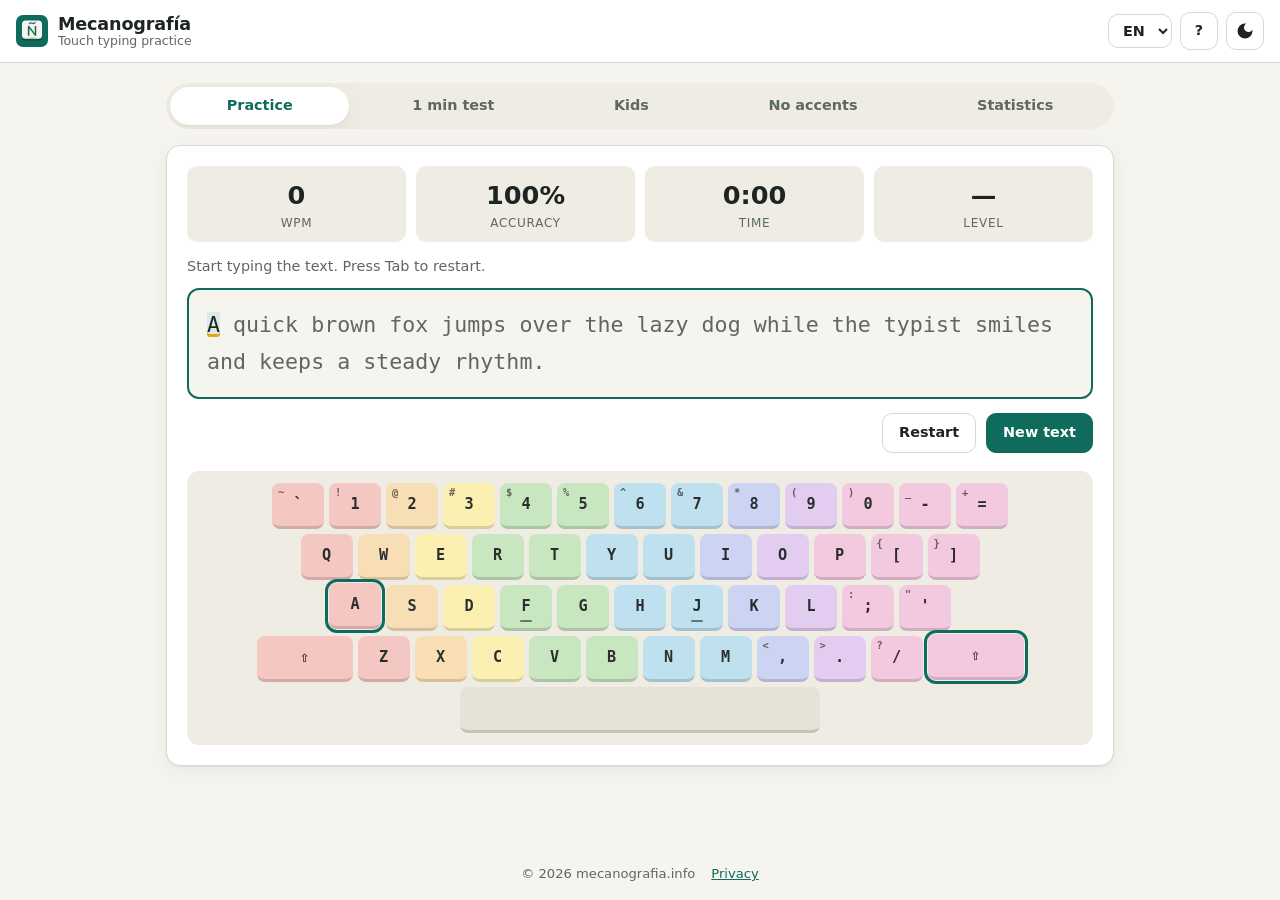
==== index.html @ a7975be8 "Add Mecanografía Info PWA for Microsoft Store packaging Offline typing trainer based on mecanografia" ====
<!doctype html>
<html lang="es">
<head>
  <meta charset="utf-8">
  <meta name="viewport" content="width=device-width, initial-scale=1, viewport-fit=cover">
  <title>Mecanografía Info</title>
  <meta name="description" content="Practica mecanografía en español gratis y sin conexión: tildes, ñ, ¿ ¡, test de velocidad, modo niños y estadísticas.">
  <meta name="theme-color" content="#0f6b5c" media="(prefers-color-scheme: light)">
  <meta name="theme-color" content="#0d1714" media="(prefers-color-scheme: dark)">
  <meta name="color-scheme" content="light dark">
  <link rel="manifest" href="manifest.webmanifest">
  <link rel="icon" href="icons/favicon.svg" type="image/svg+xml">
  <link rel="icon" href="icons/icon-32.png" sizes="32x32" type="image/png">
  <link rel="apple-touch-icon" href="icons/icon-192.png">
  <link rel="stylesheet" href="css/styles.css">
  <script>
    // Apply the saved theme before first paint to avoid a flash.
    try { const t = localStorage.getItem('mi.theme'); if (t) document.documentElement.dataset.theme = t; } catch {}
  </script>
</head>
<body>
  <header class="topbar">
    <a class="brand" href="./" aria-label="Mecanografía Info">
      <img src="icons/favicon.svg" alt="" width="32" height="32">
      <span class="brand-text">
        <strong>Mecanografía</strong>
        <small data-i18n="tagline">Práctica de mecanografía en español</small>
      </span>
    </a>
    <div class="top-actions">
      <button id="installBtn" class="btn btn-ghost" hidden data-i18n="install">Instalar app</button>
      <label class="visually-hidden" for="langSelect" data-i18n="language">Idioma</label>
      <select id="langSelect" class="select">
        <option value="es">ES</option>
        <option value="en">EN</option>
        <option value="ca">CA</option>
      </select>
      <button id="helpBtn" class="icon-btn" data-i18n-title="help" title="Ayuda" aria-label="Ayuda">?</button>
      <button id="themeBtn" class="icon-btn" data-i18n-title="theme" title="Cambiar tema" aria-label="Cambiar tema">
        <svg viewBox="0 0 24 24" width="20" height="20" aria-hidden="true"><path fill="currentColor" d="M12 3a9 9 0 1 0 9 9c0-.46-.04-.92-.1-1.36a5.4 5.4 0 0 1-9.54-4.98A5.4 5.4 0 0 1 13.36 3.1 9.3 9.3 0 0 0 12 3Z"/></svg>
      </button>
    </div>
  </header>

  <main id="main">
    <nav class="modes" role="tablist" aria-label="Modos">
      <button class="mode" role="tab" data-mode="practice" data-i18n="practice">Práctica</button>
      <button class="mode" role="tab" data-mode="test" data-i18n="test">Test 1 min</button>
      <button class="mode" role="tab" data-mode="kids" data-i18n="kids">Niños</button>
      <button class="mode" role="tab" data-mode="noaccents" data-i18n="noAccents">Sin tildes</button>
      <button class="mode" role="tab" data-mode="stats" data-i18n="stats">Estadísticas</button>
    </nav>

    <section id="trainer" class="panel">
      <div class="metrics" aria-live="polite">
        <div class="metric"><span class="metric-value" id="wpm">0</span><span class="metric-label" data-i18n="wpm">PPM</span></div>
        <div class="metric"><span class="metric-value" id="acc">100%</span><span class="metric-label" data-i18n="accuracy">Precisión</span></div>
        <div class="metric"><span class="metric-value" id="time">0:00</span><span class="metric-label" data-i18n="time">Tiempo</span></div>
        <div class="metric"><span class="metric-value" id="level">—</span><span class="metric-label" data-i18n="level">Nivel</span></div>
      </div>

      <p id="hint" class="hint" data-i18n="hint">Empieza a escribir el texto. Pulsa Tab para reiniciar.</p>

      <div id="textBox" class="text-box" tabindex="0" aria-describedby="hint">
        <div id="text" class="text" aria-hidden="true"></div>
        <textarea id="input" class="typing-input" autocomplete="off" autocorrect="off" autocapitalize="off" spellcheck="false" aria-label="Escribe aquí"></textarea>
      </div>

      <div id="result" class="result" hidden>
        <strong data-i18n="done">¡Terminado!</strong>
        <span id="resultLine"></span>
      </div>

      <div class="controls">
        <button id="restartBtn" class="btn" data-i18n="restart">Reiniciar</button>
        <button id="newBtn" class="btn btn-primary" data-i18n="newText">Nuevo texto</button>
      </div>

      <div id="keyboard" class="keyboard" aria-hidden="true"></div>
    </section>

    <section id="stats" class="panel" hidden>
      <div class="metrics">
        <div class="metric"><span class="metric-value" id="statBest">0</span><span class="metric-label" data-i18n="best">Mejor PPM</span></div>
        <div class="metric"><span class="metric-value" id="statAvg">0</span><span class="metric-label" data-i18n="avg">Media PPM</span></div>
        <div class="metric"><span class="metric-value" id="statCount">0</span><span class="metric-label" data-i18n="sessions">Sesiones</span></div>
      </div>
      <h2 data-i18n="history">Últimas sesiones</h2>
      <p id="statsEmpty" class="hint" data-i18n="empty">Aún no hay sesiones.</p>
      <div id="chart" class="chart" role="img" aria-label="PPM"></div>
      <button id="resetStats" class="btn btn-danger" data-i18n="reset">Borrar estadísticas</button>
    </section>
  </main>

  <footer class="footer">
    <span>© <span id="year"></span> mecanografia.info</span>
    <a href="privacy.html" data-i18n="privacy">Privacidad</a>
  </footer>

  <dialog id="helpDialog" class="dialog">
    <h2 data-i18n="helpTitle">Cómo practicar</h2>
    <ul id="helpList"></ul>
    <form method="dialog"><button class="btn btn-primary" data-i18n="close">Cerrar</button></form>
  </dialog>

  <div id="toast" class="toast" role="status" hidden></div>

  <script type="module" src="js/app.js"></script>
</body>
</html>
---- css/styles.css ----
:root {
  --bg: #f6f4ee;
  --surface: #ffffff;
  --surface-2: #efece4;
  --ink: #1d2422;
  --muted: #5d6764;
  --line: #ddd8cc;
  --accent: #0f6b5c;
  --accent-ink: #ffffff;
  --accent-soft: #d8ece7;
  --ok: #1f7a4d;
  --err: #c0392b;
  --err-bg: #fbe1dd;
  --cursor: #e8a317;
  --shadow: 0 1px 2px rgb(0 0 0 / .06), 0 6px 24px rgb(0 0 0 / .05);
  /* Finger colours */
  --f-lp: #f4c7c3; --f-lr: #f8deb5; --f-lm: #fbf0b2; --f-li: #c8e6c0;
  --f-ri: #bfe0ee; --f-rm: #cdd3f3; --f-rr: #e2cdf0; --f-rp: #f2c9df; --f-th: #e6e2d8;
  --key-ink: #2a2f2d;
  --radius: 14px;
  --font: "Segoe UI Variable", "Segoe UI", system-ui, -apple-system, Roboto, sans-serif;
  --mono: "Cascadia Mono", "Consolas", ui-monospace, "SFMono-Regular", monospace;
  color-scheme: light;
}

@media (prefers-color-scheme: dark) {
  :root:not([data-theme="light"]) {
    --bg: #0d1714; --surface: #15211d; --surface-2: #1c2a25; --ink: #e8efec; --muted: #9aaba5;
    --line: #2a3a34; --accent: #3fbfa5; --accent-ink: #06231d; --accent-soft: #173a32;
    --ok: #5fd39a; --err: #ff7b6b; --err-bg: #4a1f1a; --cursor: #f5b942;
    --shadow: 0 1px 2px rgb(0 0 0 / .4);
    --f-lp: #6b3a37; --f-lr: #6b5131; --f-lm: #6a6230; --f-li: #3a5f37;
    --f-ri: #2f5566; --f-rm: #3c4473; --f-rr: #573e6c; --f-rp: #6a3a55; --f-th: #33403b;
    --key-ink: #eef3f1;
    color-scheme: dark;
  }
}
:root[data-theme="dark"] {
  --bg: #0d1714; --surface: #15211d; --surface-2: #1c2a25; --ink: #e8efec; --muted: #9aaba5;
  --line: #2a3a34; --accent: #3fbfa5; --accent-ink: #06231d; --accent-soft: #173a32;
  --ok: #5fd39a; --err: #ff7b6b; --err-bg: #4a1f1a; --cursor: #f5b942;
  --shadow: 0 1px 2px rgb(0 0 0 / .4);
  --f-lp: #6b3a37; --f-lr: #6b5131; --f-lm: #6a6230; --f-li: #3a5f37;
  --f-ri: #2f5566; --f-rm: #3c4473; --f-rr: #573e6c; --f-rp: #6a3a55; --f-th: #33403b;
  --key-ink: #eef3f1;
  color-scheme: dark;
}

* { box-sizing: border-box; }
html, body { margin: 0; }
body {
  min-height: 100vh;
  display: flex;
  flex-direction: column;
  background: var(--bg);
  color: var(--ink);
  font: 16px/1.5 var(--font);
  -webkit-font-smoothing: antialiased;
}
[hidden] { display: none !important; }
.visually-hidden { position: absolute; width: 1px; height: 1px; overflow: hidden; clip: rect(0 0 0 0); }
a { color: var(--accent); }
h2 { font-size: 1.05rem; margin: 1.5rem 0 .75rem; }

/* Title bar area for installed app (Window Controls Overlay) */
.topbar {
  display: flex;
  align-items: center;
  justify-content: space-between;
  gap: 12px;
  padding: 12px max(16px, env(safe-area-inset-right)) 12px max(16px, env(safe-area-inset-left));
  padding-left: max(16px, env(titlebar-area-x, 16px));
  min-height: env(titlebar-area-height, 56px);
  border-bottom: 1px solid var(--line);
  background: var(--surface);
  -webkit-app-region: drag;
  app-region: drag;
}
.topbar button, .topbar select, .topbar a { -webkit-app-region: no-drag; app-region: no-drag; }
.brand { display: flex; align-items: center; gap: 10px; text-decoration: none; color: inherit; }
.brand-text { display: flex; flex-direction: column; line-height: 1.15; }
.brand-text strong { font-size: 1.1rem; letter-spacing: -.01em; }
.brand-text small { color: var(--muted); font-size: .78rem; }
.top-actions { display: flex; align-items: center; gap: 8px; }

main {
  flex: 1;
  width: 100%;
  max-width: 980px;
  margin: 0 auto;
  padding: 20px 16px 32px;
}

.modes {
  display: flex;
  gap: 6px;
  overflow-x: auto;
  padding: 4px;
  margin-bottom: 16px;
  background: var(--surface-2);
  border-radius: 999px;
  scrollbar-width: none;
}
.mode {
  flex: 1 0 auto;
  border: 0;
  background: transparent;
  color: var(--muted);
  font: inherit;
  font-weight: 600;
  font-size: .9rem;
  padding: 8px 14px;
  border-radius: 999px;
  cursor: pointer;
  white-space: nowrap;
}
.mode:hover { color: var(--ink); }
.mode.active { background: var(--surface); color: var(--accent); box-shadow: var(--shadow); }

.panel {
  background: var(--surface);
  border: 1px solid var(--line);
  border-radius: var(--radius);
  padding: 20px;
  box-shadow: var(--shadow);
}

.metrics { display: grid; grid-template-columns: repeat(auto-fit, minmax(110px, 1fr)); gap: 10px; }
.metric {
  display: flex;
  flex-direction: column;
  align-items: center;
  padding: 10px 8px;
  background: var(--surface-2);
  border-radius: 10px;
}
.metric-value { font-size: 1.6rem; font-weight: 700; font-variant-numeric: tabular-nums; }
.metric-label { font-size: .75rem; text-transform: uppercase; letter-spacing: .06em; color: var(--muted); }

.hint { color: var(--muted); font-size: .9rem; margin: 14px 0 10px; }

.text-box {
  position: relative;
  max-height: 11.5em;
  overflow: hidden;
  padding: 16px 18px;
  border: 2px solid var(--line);
  border-radius: 12px;
  background: var(--bg);
  cursor: text;
  font-size: 1.35rem;
  line-height: 1.75;
}
.text-box:focus-within { border-color: var(--accent); }
.text { font-family: var(--mono); color: var(--muted); word-break: break-word; white-space: pre-wrap; }
.text span { border-radius: 3px; }
.text .ok { color: var(--ok); }
.text .err { color: var(--err); background: var(--err-bg); }
.text .err.space { text-decoration: underline wavy var(--err); }
.text .current { color: var(--ink); box-shadow: inset 0 -3px 0 var(--cursor); background: var(--accent-soft); }
.typing-input {
  position: absolute;
  inset: 0;
  opacity: 0;
  resize: none;
  border: 0;
  font-size: 16px;
  color: transparent;
  background: transparent;
  caret-color: transparent;
}

.result {
  display: flex;
  flex-wrap: wrap;
  gap: 8px;
  align-items: baseline;
  margin-top: 12px;
  padding: 12px 14px;
  background: var(--accent-soft);
  border-radius: 10px;
}
.result strong { color: var(--accent); }

.controls { display: flex; gap: 10px; justify-content: flex-end; margin: 14px 0 18px; }

.btn, .select, .icon-btn {
  font: inherit;
  font-size: .9rem;
  font-weight: 600;
  border-radius: 10px;
  border: 1px solid var(--line);
  background: var(--surface);
  color: var(--ink);
  padding: 8px 16px;
  cursor: pointer;
}
.btn:hover, .icon-btn:hover, .select:hover { border-color: var(--accent); }
.btn:focus-visible, .icon-btn:focus-visible, .mode:focus-visible, .select:focus-visible {
  outline: 2px solid var(--accent); outline-offset: 2px;
}
.btn-primary { background: var(--accent); border-color: var(--accent); color: var(--accent-ink); }
.btn-ghost { background: transparent; }
.btn-danger { color: var(--err); margin-top: 16px; }
.select { padding: 7px 10px; }
.icon-btn { width: 38px; height: 38px; padding: 0; display: inline-grid; place-items: center; }

/* Keyboard */
.keyboard {
  display: flex;
  flex-direction: column;
  gap: 5px;
  padding: 12px;
  background: var(--surface-2);
  border-radius: 12px;
  user-select: none;
}
.kb-row { display: flex; gap: 5px; justify-content: center; }
.key {
  position: relative;
  flex: 0 1 52px;
  min-width: 0;
  height: 46px;
  display: grid;
  place-items: center;
  border-radius: 8px;
  color: var(--key-ink);
  font-family: var(--mono);
  font-size: .95rem;
  font-weight: 600;
  border-bottom: 3px solid rgb(0 0 0 / .14);
  transition: transform .08s ease;
}
.key[data-shifted]::before {
  content: attr(data-shifted);
  position: absolute;
  top: 2px;
  left: 6px;
  font-size: .65rem;
  opacity: .7;
}
.key.bump::after {
  content: "";
  position: absolute;
  bottom: 6px;
  width: 12px;
  height: 2px;
  border-radius: 2px;
  background: currentColor;
  opacity: .6;
}
.key.wide { flex-basis: 96px; }
.key.space { flex-basis: 360px; }
.key.next { outline: 3px solid var(--accent); outline-offset: 1px; transform: translateY(-2px); }
.f-lp { background: var(--f-lp); } .f-lr { background: var(--f-lr); }
.f-lm { background: var(--f-lm); } .f-li { background: var(--f-li); }
.f-ri { background: var(--f-ri); } .f-rm { background: var(--f-rm); }
.f-rr { background: var(--f-rr); } .f-rp { background: var(--f-rp); }
.f-th { background: var(--f-th); }

/* Stats chart */
.chart {
  display: flex;
  align-items: flex-end;
  gap: 6px;
  height: 200px;
  padding: 12px;
  background: var(--surface-2);
  border-radius: 12px;
}
.chart:empty { display: none; }
.bar {
  position: relative;
  flex: 1;
  max-width: 36px;
  background: var(--accent);
  border-radius: 6px 6px 2px 2px;
}
.bar span {
  position: absolute;
  top: -20px;
  left: 50%;
  transform: translateX(-50%);
  font-size: .72rem;
  color: var(--muted);
}

.footer {
  display: flex;
  justify-content: center;
  gap: 16px;
  padding: 16px;
  color: var(--muted);
  font-size: .82rem;
}

.dialog {
  max-width: 520px;
  border: 1px solid var(--line);
  border-radius: var(--radius);
  background: var(--surface);
  color: var(--ink);
  padding: 20px 24px;
}
.dialog::backdrop { background: rgb(0 0 0 / .4); }
.dialog h2 { margin-top: 0; }
.dialog li { margin-bottom: 8px; }
.dialog form { display: flex; justify-content: flex-end; }

.toast {
  position: fixed;
  left: 50%;
  bottom: 20px;
  transform: translateX(-50%);
  display: flex;
  align-items: center;
  gap: 12px;
  padding: 10px 16px;
  background: var(--ink);
  color: var(--bg);
  border-radius: 12px;
  box-shadow: var(--shadow);
  z-index: 10;
}

@media (max-width: 640px) {
  .brand-text small { display: none; }
  #trainer .metrics { grid-template-columns: repeat(4, 1fr); gap: 6px; }
  .metric-value { font-size: 1.15rem; }
  .metric-label { font-size: .65rem; letter-spacing: .03em; }
  .text-box { font-size: 1.1rem; }
  .key { height: 34px; font-size: .72rem; border-radius: 6px; }
  .key[data-shifted]::before { display: none; }
  .kb-row, .keyboard { gap: 3px; }
  .keyboard { padding: 8px; }
  .controls { justify-content: stretch; }
  .controls .btn { flex: 1; }
}

@media (prefers-reduced-motion: reduce) {
  .key { transition: none; }
}
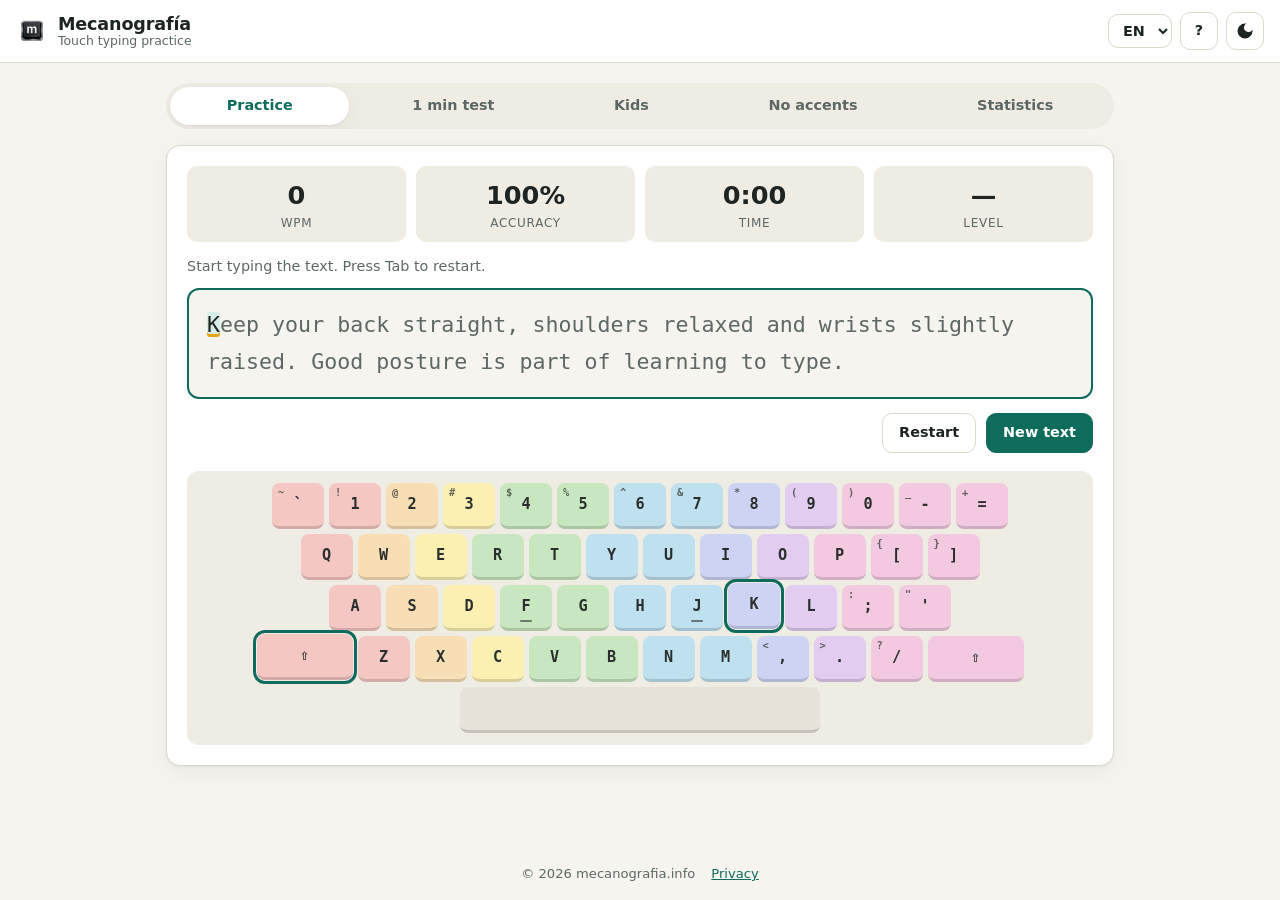
==== commit e4565da1: "Use the mecanografia.info favicon for app icons Replace the generated Ñ icon with the site's keycap " ====
--- a/index.html
+++ b/index.html
@@ -9,7 +9,8 @@
   <meta name="theme-color" content="#0d1714" media="(prefers-color-scheme: dark)">
   <meta name="color-scheme" content="light dark">
   <link rel="manifest" href="manifest.webmanifest">
-  <link rel="icon" href="icons/favicon.svg" type="image/svg+xml">
+  <link rel="icon" href="icons/favicon.ico" sizes="any">
+  <link rel="icon" href="icons/icon-96.png" sizes="96x96" type="image/png">
   <link rel="icon" href="icons/icon-32.png" sizes="32x32" type="image/png">
   <link rel="apple-touch-icon" href="icons/icon-192.png">
   <link rel="stylesheet" href="css/styles.css">
@@ -21,7 +22,7 @@
 <body>
   <header class="topbar">
     <a class="brand" href="./" aria-label="Mecanografía Info">
-      <img src="icons/favicon.svg" alt="" width="32" height="32">
+      <img src="icons/icon-96.png" alt="" width="32" height="32" class="brand-icon">
       <span class="brand-text">
         <strong>Mecanografía</strong>
         <small data-i18n="tagline">Práctica de mecanografía en español</small>
--- a/css/styles.css
+++ b/css/styles.css
@@ -78,6 +78,7 @@
 }
 .topbar button, .topbar select, .topbar a { -webkit-app-region: no-drag; app-region: no-drag; }
 .brand { display: flex; align-items: center; gap: 10px; text-decoration: none; color: inherit; }
+.brand-icon { border-radius: 7px; }
 .brand-text { display: flex; flex-direction: column; line-height: 1.15; }
 .brand-text strong { font-size: 1.1rem; letter-spacing: -.01em; }
 .brand-text small { color: var(--muted); font-size: .78rem; }
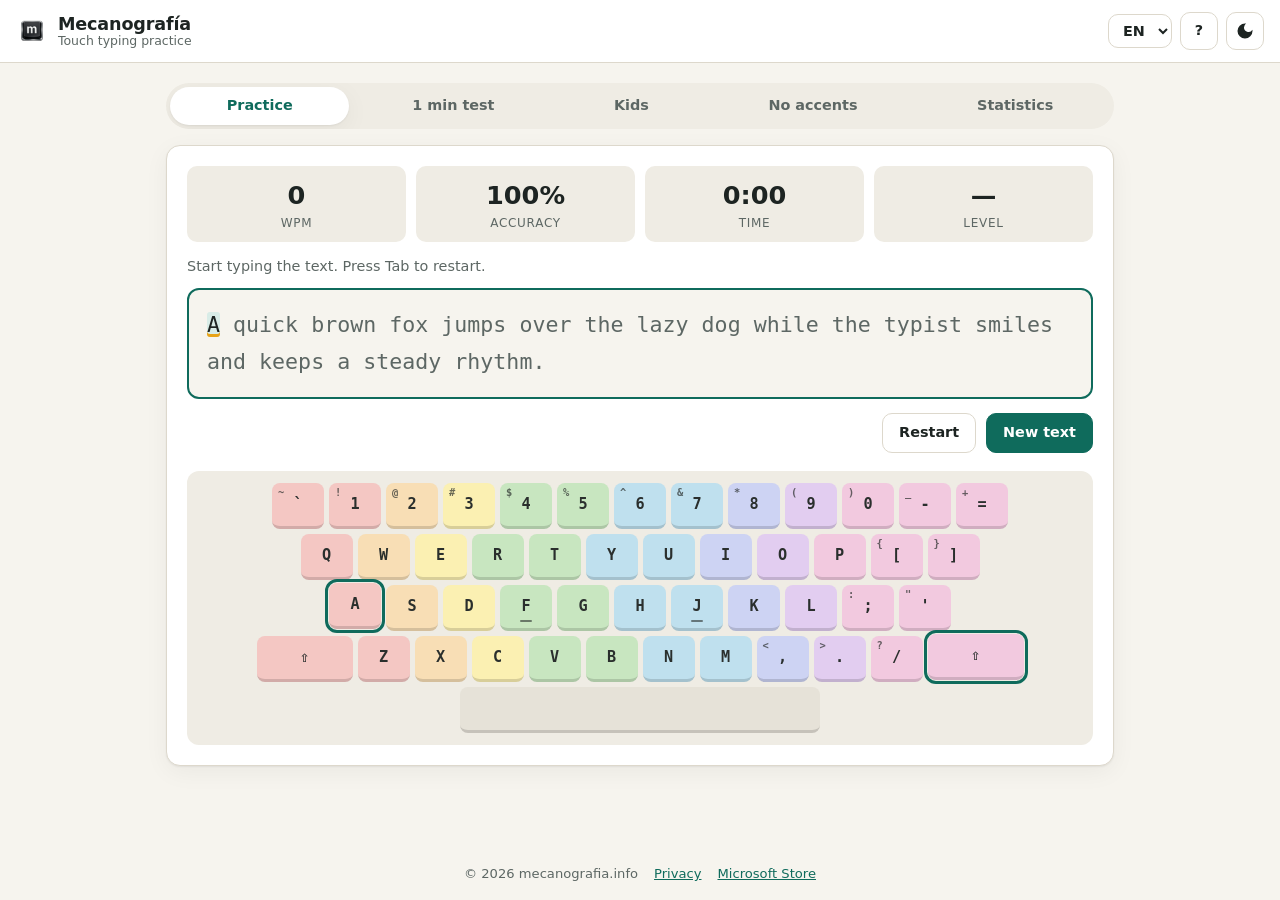
==== commit 169613a7: "Sync ms-app with the version live on mecanografia.info Co-Authored-By: Claude Opus 5.5 <noreply@anth" ====
--- a/index.html
+++ b/index.html
@@ -96,6 +96,7 @@
   <footer class="footer">
     <span>© <span id="year"></span> mecanografia.info</span>
     <a href="privacy.html" data-i18n="privacy">Privacidad</a>
+    <a href="https://apps.microsoft.com/detail/9mtgzl7g21vp" target="_blank" rel="noopener noreferrer">Microsoft Store</a>
   </footer>
 
   <dialog id="helpDialog" class="dialog">
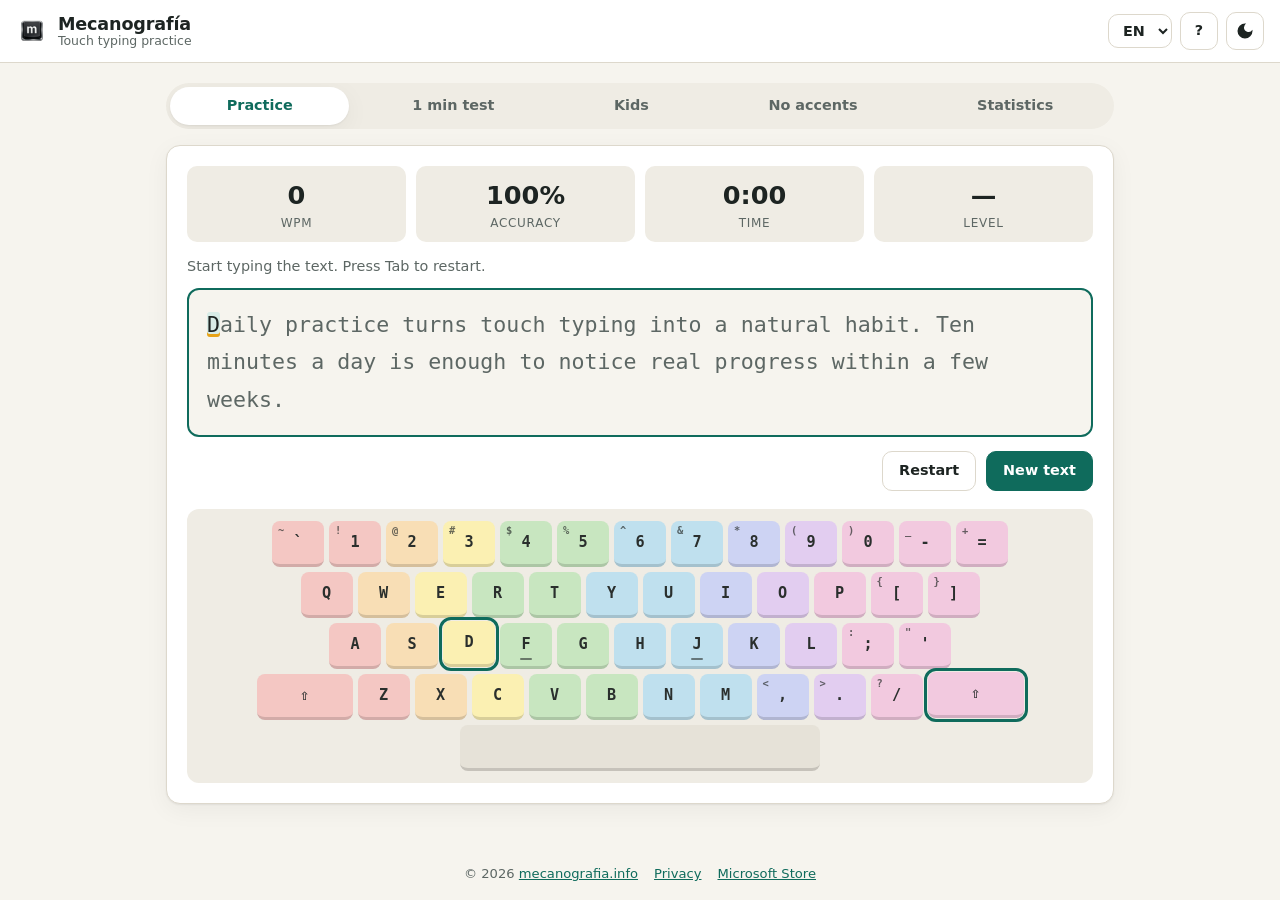
==== commit 8da80f65: "Keep the typed line above the phone keyboard and link the main site in the footer Co-Authored-By: Cl" ====
--- a/index.html
+++ b/index.html
@@ -2,7 +2,7 @@
 <html lang="es">
 <head>
   <meta charset="utf-8">
-  <meta name="viewport" content="width=device-width, initial-scale=1, viewport-fit=cover">
+  <meta name="viewport" content="width=device-width, initial-scale=1, viewport-fit=cover, interactive-widget=resizes-content">
   <title>Mecanografía Info</title>
   <meta name="description" content="Practica mecanografía en español gratis y sin conexión: tildes, ñ, ¿ ¡, test de velocidad, modo niños y estadísticas.">
   <meta name="theme-color" content="#0f6b5c" media="(prefers-color-scheme: light)">
@@ -94,7 +94,7 @@
   </main>
 
   <footer class="footer">
-    <span>© <span id="year"></span> mecanografia.info</span>
+    <span>© <span id="year"></span> <a href="https://mecanografia.info/" target="_blank" rel="noopener">mecanografia.info</a></span>
     <a href="privacy.html" data-i18n="privacy">Privacidad</a>
     <a href="https://apps.microsoft.com/detail/9mtgzl7g21vp" target="_blank" rel="noopener noreferrer">Microsoft Store</a>
   </footer>
--- a/css/styles.css
+++ b/css/styles.css
@@ -151,6 +151,7 @@
   cursor: text;
   font-size: 1.35rem;
   line-height: 1.75;
+  scroll-behavior: smooth;
 }
 .text-box:focus-within { border-color: var(--accent); }
 .text { font-family: var(--mono); color: var(--muted); word-break: break-word; white-space: pre-wrap; }
@@ -340,4 +341,5 @@
 
 @media (prefers-reduced-motion: reduce) {
   .key { transition: none; }
-}
+  .text-box { scroll-behavior: auto; }
+}
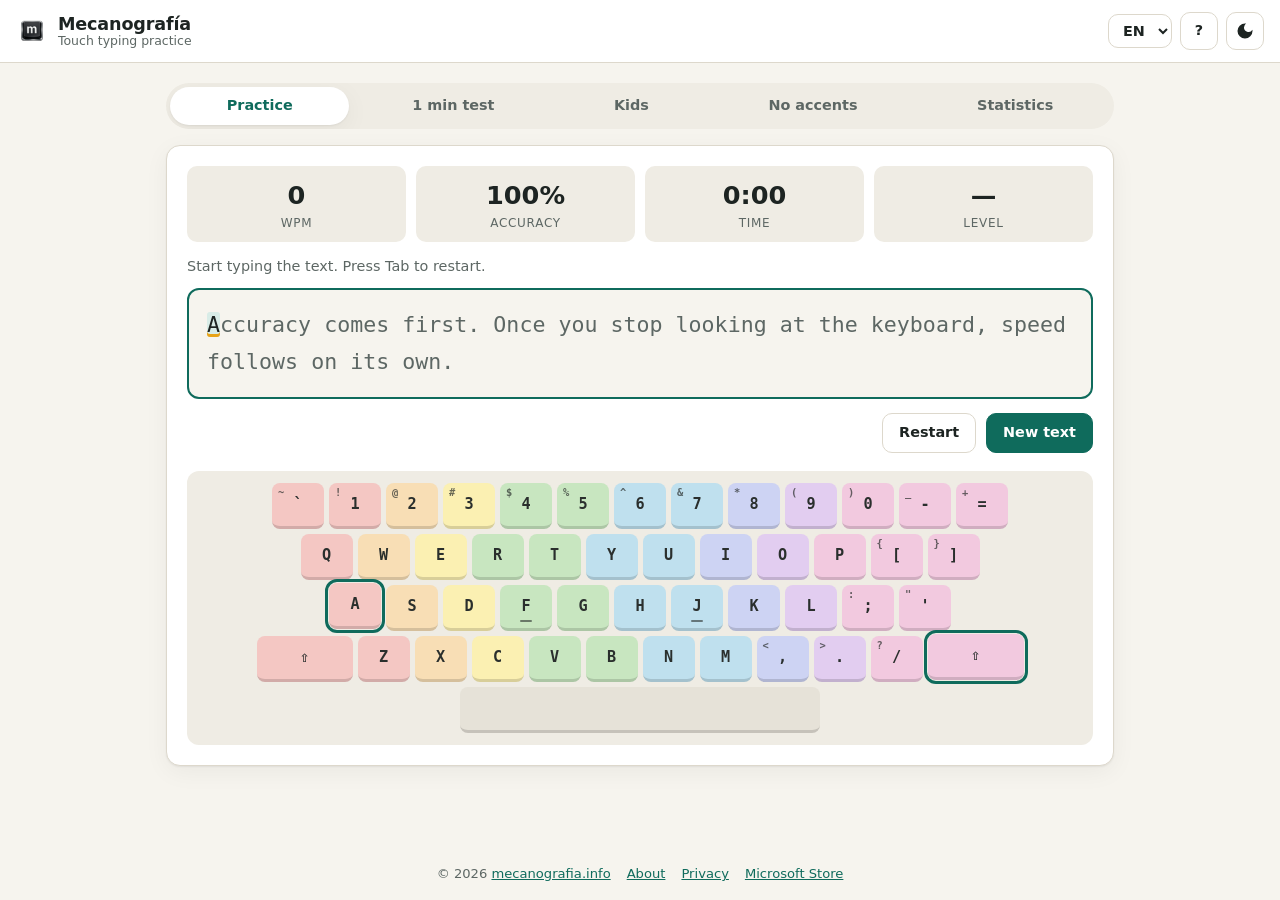
==== commit 41a10bad: "Add Spanish About page with platforms, screenshots and privacy link Co-Authored-By: Claude Opus 5.5 " ====
--- a/index.html
+++ b/index.html
@@ -95,6 +95,7 @@
 
   <footer class="footer">
     <span>© <span id="year"></span> <a href="https://mecanografia.info/" target="_blank" rel="noopener">mecanografia.info</a></span>
+    <a href="about.html" data-i18n="about">Acerca de</a>
     <a href="privacy.html" data-i18n="privacy">Privacidad</a>
     <a href="https://apps.microsoft.com/detail/9mtgzl7g21vp" target="_blank" rel="noopener noreferrer">Microsoft Store</a>
   </footer>
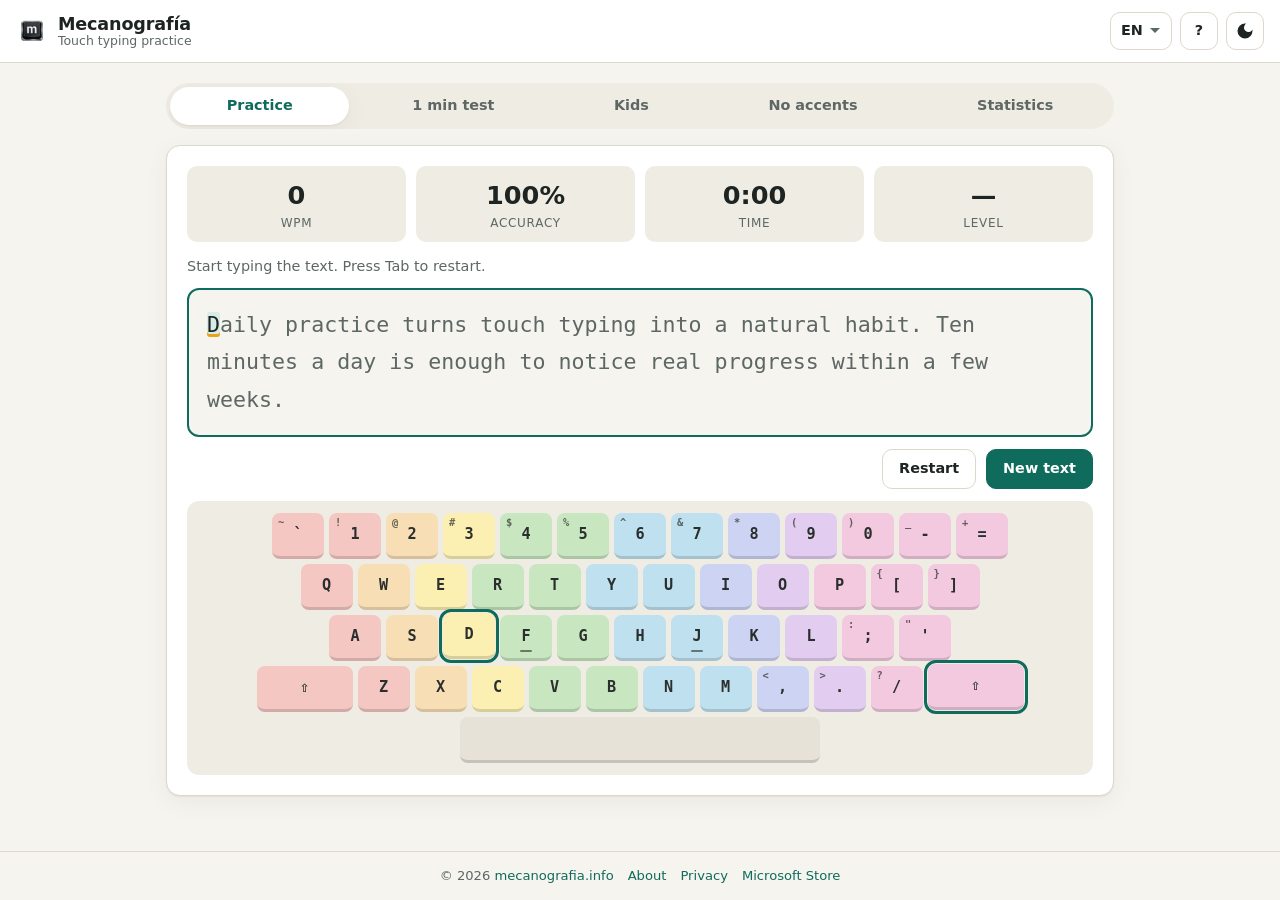
==== commit 9feabefa: "Bring over the local UI tweaks from the Mac copy (skip link, aria labels, select arrow, footer, mobi" ====
--- a/index.html
+++ b/index.html
@@ -20,6 +20,7 @@
   </script>
 </head>
 <body>
+  <a class="skip-link" href="#main" data-i18n="skip">Ir al contenido</a>
   <header class="topbar">
     <a class="brand" href="./" aria-label="Mecanografía Info">
       <img src="icons/icon-96.png" alt="" width="32" height="32" class="brand-icon">
@@ -31,7 +32,7 @@
     <div class="top-actions">
       <button id="installBtn" class="btn btn-ghost" hidden data-i18n="install">Instalar app</button>
       <label class="visually-hidden" for="langSelect" data-i18n="language">Idioma</label>
-      <select id="langSelect" class="select">
+      <select id="langSelect" class="select" aria-label="Idioma">
         <option value="es">ES</option>
         <option value="en">EN</option>
         <option value="ca">CA</option>
@@ -44,12 +45,12 @@
   </header>
 
   <main id="main">
-    <nav class="modes" role="tablist" aria-label="Modos">
-      <button class="mode" role="tab" data-mode="practice" data-i18n="practice">Práctica</button>
-      <button class="mode" role="tab" data-mode="test" data-i18n="test">Test 1 min</button>
-      <button class="mode" role="tab" data-mode="kids" data-i18n="kids">Niños</button>
-      <button class="mode" role="tab" data-mode="noaccents" data-i18n="noAccents">Sin tildes</button>
-      <button class="mode" role="tab" data-mode="stats" data-i18n="stats">Estadísticas</button>
+    <nav class="modes" role="tablist" data-i18n-title="modes" aria-label="Modos">
+      <button class="mode" role="tab" data-mode="practice" data-i18n="practice" aria-selected="true">Práctica</button>
+      <button class="mode" role="tab" data-mode="test" data-i18n="test" aria-selected="false">Test 1 min</button>
+      <button class="mode" role="tab" data-mode="kids" data-i18n="kids" aria-selected="false">Niños</button>
+      <button class="mode" role="tab" data-mode="noaccents" data-i18n="noAccents" aria-selected="false">Sin tildes</button>
+      <button class="mode" role="tab" data-mode="stats" data-i18n="stats" aria-selected="false">Estadísticas</button>
     </nav>
 
     <section id="trainer" class="panel">
@@ -64,7 +65,7 @@
 
       <div id="textBox" class="text-box" tabindex="0" aria-describedby="hint">
         <div id="text" class="text" aria-hidden="true"></div>
-        <textarea id="input" class="typing-input" autocomplete="off" autocorrect="off" autocapitalize="off" spellcheck="false" aria-label="Escribe aquí"></textarea>
+        <textarea id="input" class="typing-input" autocomplete="off" autocorrect="off" autocapitalize="none" spellcheck="false" data-i18n-title="typeHere" aria-label="Escribe aquí"></textarea>
       </div>
 
       <div id="result" class="result" hidden>
@@ -97,7 +98,7 @@
     <span>© <span id="year"></span> <a href="https://mecanografia.info/" target="_blank" rel="noopener">mecanografia.info</a></span>
     <a href="about.html" data-i18n="about">Acerca de</a>
     <a href="privacy.html" data-i18n="privacy">Privacidad</a>
-    <a href="https://apps.microsoft.com/detail/9mtgzl7g21vp" target="_blank" rel="noopener noreferrer">Microsoft Store</a>
+    <a href="https://apps.microsoft.com/detail/9mtgzl7g21vp" target="_blank" rel="noopener noreferrer" data-i18n="store">Microsoft Store</a>
   </footer>
 
   <dialog id="helpDialog" class="dialog">
--- a/css/styles.css
+++ b/css/styles.css
@@ -50,6 +50,7 @@
 html, body { margin: 0; }
 body {
   min-height: 100vh;
+  min-height: 100dvh;
   display: flex;
   flex-direction: column;
   background: var(--bg);
@@ -59,6 +60,20 @@
 }
 [hidden] { display: none !important; }
 .visually-hidden { position: absolute; width: 1px; height: 1px; overflow: hidden; clip: rect(0 0 0 0); }
+.skip-link {
+  position: absolute;
+  left: 12px;
+  top: 0;
+  z-index: 100;
+  padding: 8px 14px;
+  border-radius: 0 0 10px 10px;
+  background: var(--accent);
+  color: var(--accent-ink);
+  font-weight: 600;
+  text-decoration: none;
+  transform: translateY(-120%);
+}
+.skip-link:focus { transform: translateY(0); outline: none; }
 a { color: var(--accent); }
 h2 { font-size: 1.05rem; margin: 1.5rem 0 .75rem; }
 
@@ -77,31 +92,33 @@
   app-region: drag;
 }
 .topbar button, .topbar select, .topbar a { -webkit-app-region: no-drag; app-region: no-drag; }
-.brand { display: flex; align-items: center; gap: 10px; text-decoration: none; color: inherit; }
-.brand-icon { border-radius: 7px; }
-.brand-text { display: flex; flex-direction: column; line-height: 1.15; }
+.brand { display: flex; align-items: center; gap: 10px; text-decoration: none; color: inherit; min-width: 0; }
+.brand-icon { border-radius: 7px; flex-shrink: 0; }
+.brand-text { display: flex; flex-direction: column; line-height: 1.15; min-width: 0; }
 .brand-text strong { font-size: 1.1rem; letter-spacing: -.01em; }
-.brand-text small { color: var(--muted); font-size: .78rem; }
-.top-actions { display: flex; align-items: center; gap: 8px; }
+.brand-text small { color: var(--muted); font-size: .78rem; overflow: hidden; text-overflow: ellipsis; white-space: nowrap; }
+.top-actions { display: flex; align-items: center; gap: 8px; flex-shrink: 0; }
 
 main {
   flex: 1;
   width: 100%;
   max-width: 980px;
   margin: 0 auto;
-  padding: 20px 16px 32px;
+  padding: 20px 16px 24px;
 }
 
 .modes {
   display: flex;
   gap: 6px;
   overflow-x: auto;
+  -webkit-overflow-scrolling: touch;
   padding: 4px;
   margin-bottom: 16px;
   background: var(--surface-2);
   border-radius: 999px;
   scrollbar-width: none;
 }
+.modes::-webkit-scrollbar { display: none; }
 .mode {
   flex: 1 0 auto;
   border: 0;
@@ -142,6 +159,7 @@
 
 .text-box {
   position: relative;
+  min-height: 4.5em;
   max-height: 11.5em;
   overflow: hidden;
   padding: 16px 18px;
@@ -184,7 +202,7 @@
 }
 .result strong { color: var(--accent); }
 
-.controls { display: flex; gap: 10px; justify-content: flex-end; margin: 14px 0 18px; }
+.controls { display: flex; gap: 10px; justify-content: flex-end; margin: 12px 0; }
 
 .btn, .select, .icon-btn {
   font: inherit;
@@ -204,7 +222,22 @@
 .btn-primary { background: var(--accent); border-color: var(--accent); color: var(--accent-ink); }
 .btn-ghost { background: transparent; }
 .btn-danger { color: var(--err); margin-top: 16px; }
-.select { padding: 7px 10px; }
+.select {
+  height: 38px;
+  padding: 0 28px 0 10px;
+  appearance: none;
+  background-image: url("data:image/svg+xml,%3Csvg xmlns='http://www.w3.org/2000/svg' width='12' height='8' viewBox='0 0 12 8'%3E%3Cpath fill='%235d6764' d='M1 1l5 5 5-5'/%3E%3C/svg%3E");
+  background-repeat: no-repeat;
+  background-position: right 10px center;
+}
+@media (prefers-color-scheme: dark) {
+  :root:not([data-theme="light"]) .select {
+    background-image: url("data:image/svg+xml,%3Csvg xmlns='http://www.w3.org/2000/svg' width='12' height='8' viewBox='0 0 12 8'%3E%3Cpath fill='%239aaba5' d='M1 1l5 5 5-5'/%3E%3C/svg%3E");
+  }
+}
+:root[data-theme="dark"] .select {
+  background-image: url("data:image/svg+xml,%3Csvg xmlns='http://www.w3.org/2000/svg' width='12' height='8' viewBox='0 0 12 8'%3E%3Cpath fill='%239aaba5' d='M1 1l5 5 5-5'/%3E%3C/svg%3E");
+}
 .icon-btn { width: 38px; height: 38px; padding: 0; display: inline-grid; place-items: center; }
 
 /* Keyboard */
@@ -289,12 +322,17 @@
 
 .footer {
   display: flex;
+  flex-wrap: wrap;
   justify-content: center;
-  gap: 16px;
-  padding: 16px;
+  align-items: center;
+  gap: 8px 14px;
+  padding: 14px 16px calc(14px + env(safe-area-inset-bottom));
   color: var(--muted);
   font-size: .82rem;
-}
+  border-top: 1px solid var(--line);
+}
+.footer a { text-decoration: none; }
+.footer a:hover { text-decoration: underline; }
 
 .dialog {
   max-width: 520px;
@@ -312,7 +350,7 @@
 .toast {
   position: fixed;
   left: 50%;
-  bottom: 20px;
+  bottom: max(20px, env(safe-area-inset-bottom));
   transform: translateX(-50%);
   display: flex;
   align-items: center;
@@ -323,20 +361,25 @@
   border-radius: 12px;
   box-shadow: var(--shadow);
   z-index: 10;
+  max-width: calc(100vw - 32px);
 }
 
 @media (max-width: 640px) {
   .brand-text small { display: none; }
+  main { padding: 14px 12px 20px; }
+  .panel { padding: 14px; }
   #trainer .metrics { grid-template-columns: repeat(4, 1fr); gap: 6px; }
   .metric-value { font-size: 1.15rem; }
   .metric-label { font-size: .65rem; letter-spacing: .03em; }
-  .text-box { font-size: 1.1rem; }
+  .text-box { font-size: 1.1rem; min-height: 3.8em; }
   .key { height: 34px; font-size: .72rem; border-radius: 6px; }
   .key[data-shifted]::before { display: none; }
   .kb-row, .keyboard { gap: 3px; }
   .keyboard { padding: 8px; }
-  .controls { justify-content: stretch; }
-  .controls .btn { flex: 1; }
+  .controls { justify-content: stretch; margin-top: 10px; }
+  .controls .btn { flex: 1; min-height: 42px; }
+  .icon-btn { width: 40px; height: 40px; }
+  .select { height: 40px; }
 }
 
 @media (prefers-reduced-motion: reduce) {
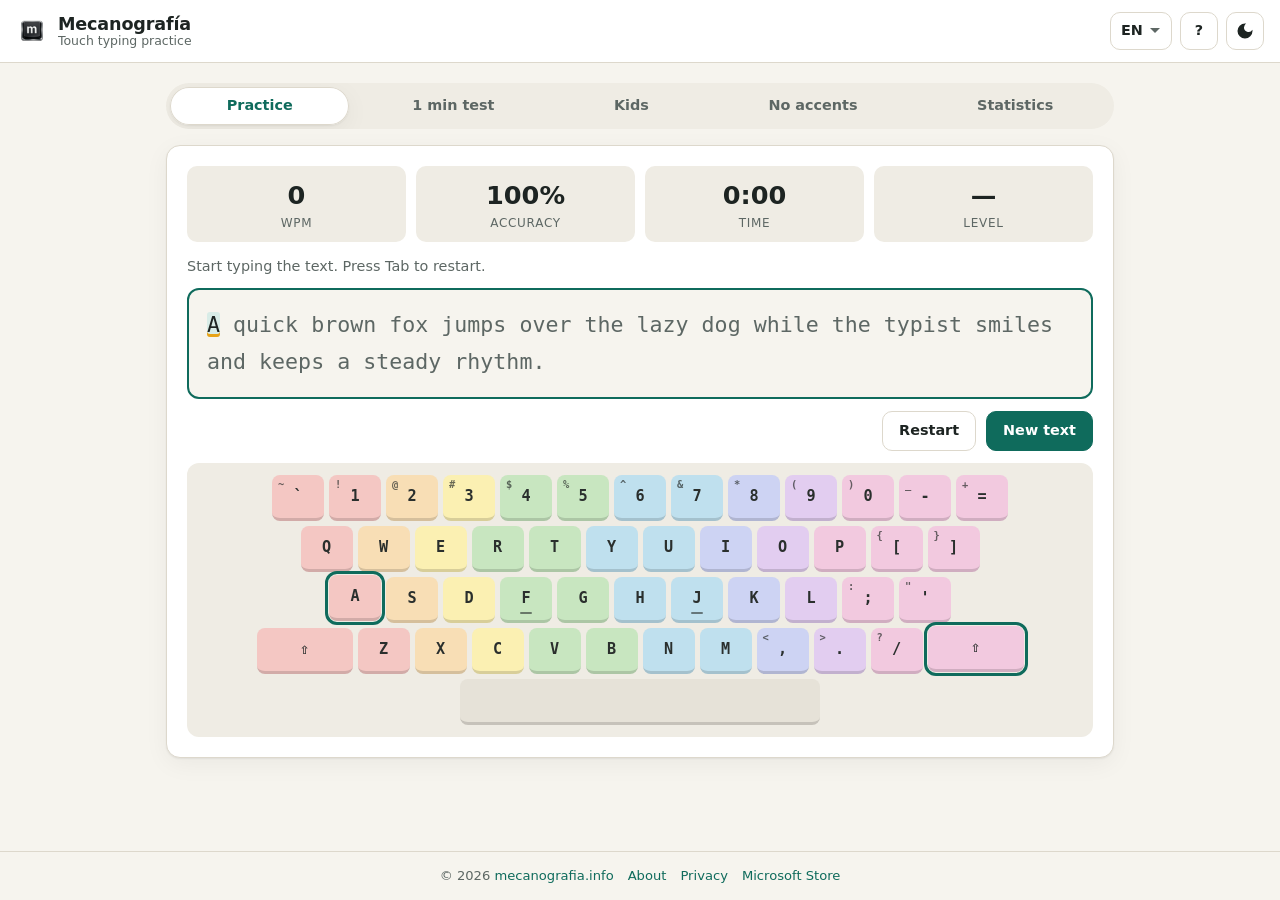
==== commit 3b1702fb: "Keep the skip link hidden with stale CSS; fetch CSS/JS network-first The live site showed "Ir al con" ====
--- a/index.html
+++ b/index.html
@@ -14,6 +14,10 @@
   <link rel="icon" href="icons/icon-32.png" sizes="32x32" type="image/png">
   <link rel="apple-touch-icon" href="icons/icon-192.png">
   <link rel="stylesheet" href="css/styles.css">
+  <style>
+    /* Keep the skip link hidden even if an older cached styles.css is served. */
+    .skip-link:not(:focus) { position: absolute; width: 1px; height: 1px; overflow: hidden; clip: rect(0 0 0 0); white-space: nowrap; }
+  </style>
   <script>
     // Apply the saved theme before first paint to avoid a flash.
     try { const t = localStorage.getItem('mi.theme'); if (t) document.documentElement.dataset.theme = t; } catch {}
--- a/css/styles.css
+++ b/css/styles.css
@@ -95,7 +95,7 @@
 .brand { display: flex; align-items: center; gap: 10px; text-decoration: none; color: inherit; min-width: 0; }
 .brand-icon { border-radius: 7px; flex-shrink: 0; }
 .brand-text { display: flex; flex-direction: column; line-height: 1.15; min-width: 0; }
-.brand-text strong { font-size: 1.1rem; letter-spacing: -.01em; }
+.brand-text strong { font-size: 1.1rem; letter-spacing: -.01em; overflow: hidden; text-overflow: ellipsis; white-space: nowrap; }
 .brand-text small { color: var(--muted); font-size: .78rem; overflow: hidden; text-overflow: ellipsis; white-space: nowrap; }
 .top-actions { display: flex; align-items: center; gap: 8px; flex-shrink: 0; }
 
@@ -133,7 +133,7 @@
   white-space: nowrap;
 }
 .mode:hover { color: var(--ink); }
-.mode.active { background: var(--surface); color: var(--accent); box-shadow: var(--shadow); }
+.mode.active { background: var(--surface); color: var(--accent); box-shadow: var(--shadow), inset 0 0 0 1px var(--line); }
 
 .panel {
   background: var(--surface);
@@ -160,8 +160,6 @@
 .text-box {
   position: relative;
   min-height: 4.5em;
-  max-height: 11.5em;
-  overflow: hidden;
   padding: 16px 18px;
   border: 2px solid var(--line);
   border-radius: 12px;
@@ -169,10 +167,19 @@
   cursor: text;
   font-size: 1.35rem;
   line-height: 1.75;
+}
+.text-box:focus-within { border-color: var(--accent); }
+.text {
+  position: relative;
+  /* The text scrolls inside the padding, showing whole lines only (never a half-cut line). */
+  max-height: calc(5 * 1.75em);
+  overflow: hidden;
   scroll-behavior: smooth;
-}
-.text-box:focus-within { border-color: var(--accent); }
-.text { font-family: var(--mono); color: var(--muted); word-break: break-word; white-space: pre-wrap; }
+  font-family: var(--mono);
+  color: var(--muted);
+  word-break: break-word;
+  white-space: pre-wrap;
+}
 .text span { border-radius: 3px; }
 .text .ok { color: var(--ok); }
 .text .err { color: var(--err); background: var(--err-bg); }
@@ -331,7 +338,8 @@
   font-size: .82rem;
   border-top: 1px solid var(--line);
 }
-.footer a { text-decoration: none; }
+.footer a { text-decoration: none; border-radius: 4px; }
+.footer a:focus-visible, .brand:focus-visible { outline: 2px solid var(--accent); outline-offset: 2px; }
 .footer a:hover { text-decoration: underline; }
 
 .dialog {
@@ -372,6 +380,11 @@
   .metric-value { font-size: 1.15rem; }
   .metric-label { font-size: .65rem; letter-spacing: .03em; }
   .text-box { font-size: 1.1rem; min-height: 3.8em; }
+  /* Five tabs don't fit a phone width: wrap them instead of hiding Stats off-screen. */
+  .modes { display: grid; grid-template-columns: repeat(6, 1fr); border-radius: 18px; gap: 4px; margin-bottom: 12px; }
+  .mode { grid-column: span 2; padding: 7px 6px; font-size: .85rem; white-space: normal; line-height: 1.2; }
+  .mode:nth-child(n+4) { grid-column: span 3; }
+  #stats .metrics { grid-template-columns: repeat(3, 1fr); gap: 6px; }
   .key { height: 34px; font-size: .72rem; border-radius: 6px; }
   .key[data-shifted]::before { display: none; }
   .kb-row, .keyboard { gap: 3px; }
@@ -382,7 +395,14 @@
   .select { height: 40px; }
 }
 
+@media (max-width: 360px) {
+  .topbar { gap: 8px; padding-left: 12px; padding-right: 12px; }
+  .top-actions { gap: 6px; }
+  .brand { gap: 8px; }
+  .brand-icon { width: 28px; height: 28px; }
+}
+
 @media (prefers-reduced-motion: reduce) {
   .key { transition: none; }
-  .text-box { scroll-behavior: auto; }
-}
+  .text { scroll-behavior: auto; }
+}
